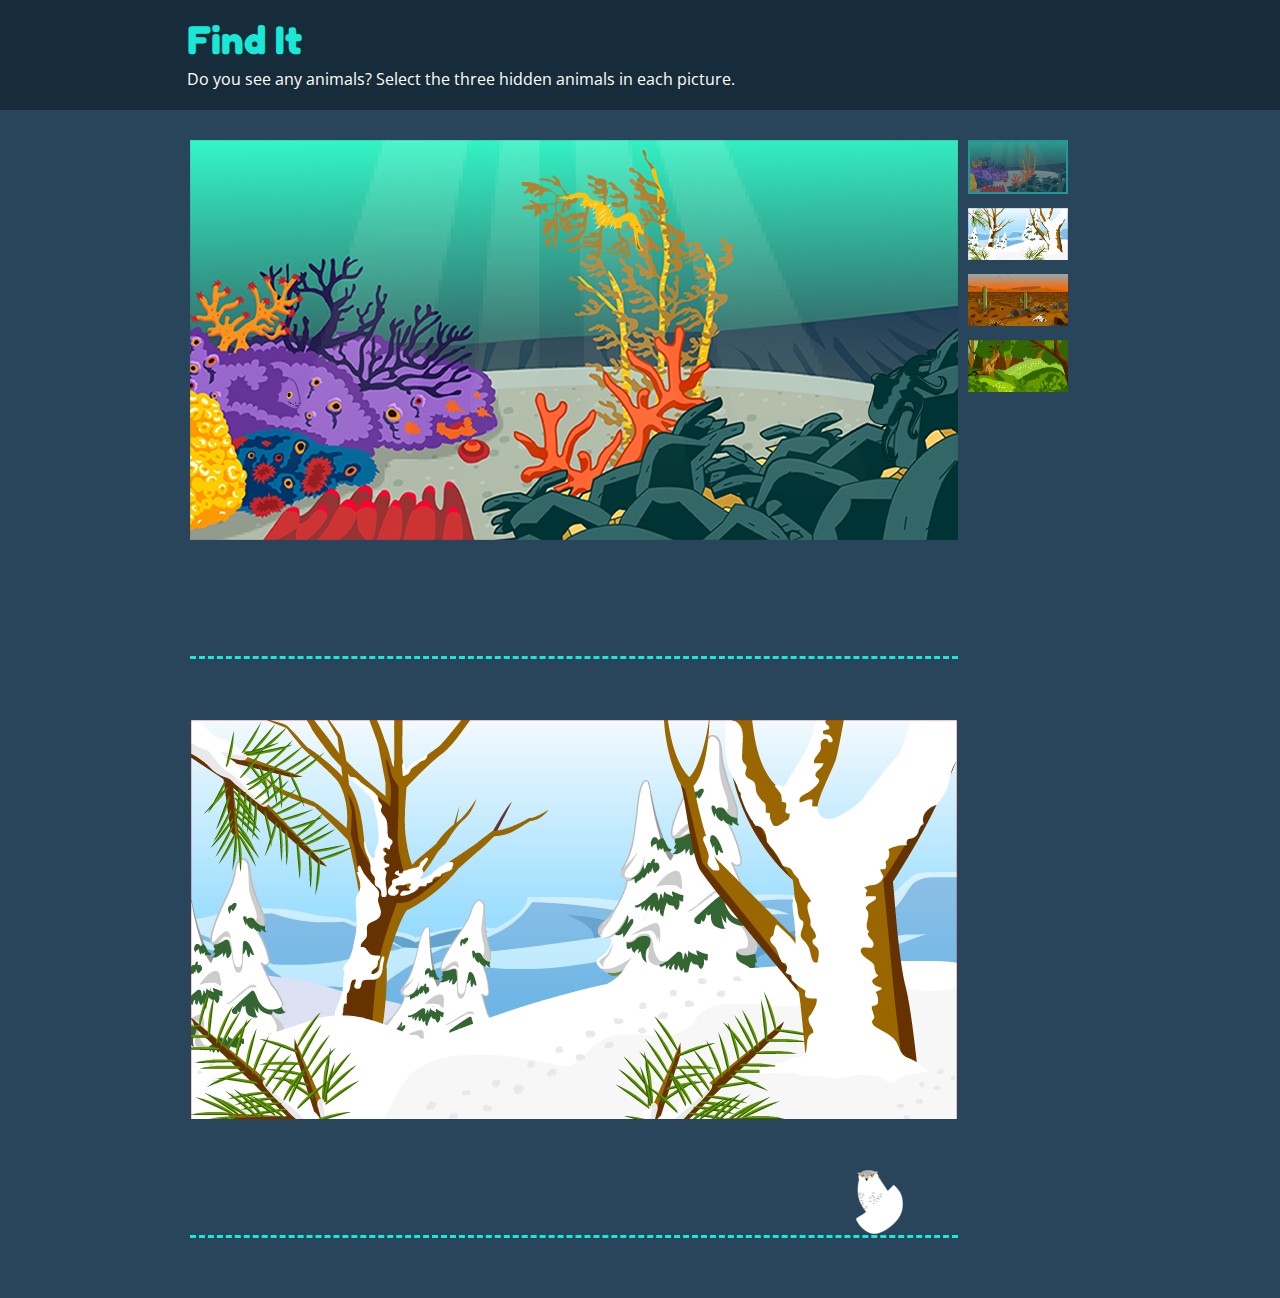
==== index.html @ c8656bc6 "initial css and js" ====
<!DOCTYPE html>
<html>
  <head>
    <title>Find It</title>
    <meta name="viewport" content="width=device-width, initial-scale=1.0">
    <link rel="stylesheet" type="text/css" href="css/styles.css">
    <link href="https://fonts.googleapis.com/css?family=Fredoka+One|Open+Sans:300" rel="stylesheet">
  </head>
  <body>
    <header>
      <h1>Find It</h1>
      <p>Do you see any animals? Select the three hidden animals in each picture.</p>
    </header>
    
    <div class="container">
      
      <div class="image-container"> 

        <div id="leafyseadragon">
          <img src="images/leafyseadragon_bg.png" alt="leafyseadragon">
        </div>

        <div id="eel">
          <img src="images/eel_bg.png" alt="eel">
        </div>
        
        <div id="octopus">
          <img src="images/octopus_bg.png" alt="octopus">
        </div>
        
        <div class="oceanfloor">
          <img src="images/oceanfloor.png" alt="oceanfloor">
        </div>

        <nav>
          <ul><a href="index.html" class="not-active"><img src="images/oceanfloor.png" width="100" class="oceanfloor-active"></a></ul>
          <ul><a href="arctic.html"><img src="images/arctic_mountain.png" width="100" class="arctic-active"></a></ul>
          <ul><a href="desert.html"><img src="images/desert.png" width="100" class="desert-active"></a></ul>
          <ul><a href="forest.html"><img src="images/forest.png" width="100" class="forrest-active"></a></ul>
        </nav>

      </div>

      <div class="bottom-row">
        <div class="image-bank">
          <div id="item1"><img src="images/eel.png" alt="eel"></div>
          <div id="item2"><img src="images/leafyseadragon.png" alt="leafydragon"></div>
          <div id="item3"><img src="images/octopus.png" alt="octopus"></div>
          <div class="message">message here</div>
        </div>
      </div>

<!-- ARTIC MOUNTAIN IMAGE..............-->

      <div id="owl">
        <img src="images/owl_bg.png">
      </div>
      
      <div class="arctic_mountain">
        <img src="images/arctic_mountain.png" alt="arctic">
      </div>

      <div class="bottom-row">
        <div class="image-bank">
          <div id="item4"><img src="images/arctic_fox.png" alt="arctic_fox"></div>
          <div id="item5"><img src="images/rabbit.png" alt="rabbit"></div>
          <div id="item6"><img src="images/owl.png" alt="owl"></div>
        </div>
      </div>
      
    </div>
    
    <script src="js/jquery-2.1.4.js"></script>
    <script src="js/index.js"></script>
  </body>
</html>
---- css/styles.css ----
* {
 box-sizing: border-box;
}

* {
  margin: 0;
  padding: 0;
}

.container {
  width: 900px;
  margin: 0 auto;
}


header{
  position:fixed;
  top:0px;
  bottom:0px;
  width: 100%;
  height: 110px;
  padding-top: 15px;
  z-index: 100;
  background-color: #172C3B;
}

h1{
  font-family: 'Fredoka One', cursive;
  font-size: 40px;
  color: #19E8D6;
  padding-left: 187px;
}

p{
  color: white;
  font-family: 'Open Sans', sans-serif;
  font-size: 16px;
  padding-left: 187px;
  margin-top: 5px;
}

body {
  background-color: #28455B;
}


nav{
  display: block;
  float: right;
  margin: none;

}

ul{
  display: flex;
  align-items: center;
  padding-left: 10px;
  padding-bottom: 10px;
}

.not-active{
  opacity: 0.5;
  pointer-events: none;
  cursor: default;
}

.oceanfloor-active{
  border:2px solid #19E8D6;
}


.image-container{
  display: flex;
  flex-direction: row;
  width: 100%;
  position: relative;
  left: 0;
  z-index: 1;
  padding-top: 140px;
}

#eel{
  position: absolute;
  z-index: 2;
  bottom: 130px;
  left: -81px;
  cursor: pointer;
}

.addborder{
  border: 2px;
  border-color: white;

}

#leafyseadragon{
  position: absolute;
  z-index: 2;
  right: 441px;
  bottom: 281px;
  cursor: pointer;
}

#octopus{
  position: absolute;
  z-index: 2;
  right: 143px;
  bottom: 78px;
  cursor: pointer;

}

.bottom-row{
  display: flex;
  flex-direction: row;
  justify-content: flex-start;
  align-items: flex-end;
  margin: 0;
  margin-top: 20px;
  margin-bottom: 60px;
}

#item1 {
  width: 100px;
  margin-left: 20px;
  display: none;
  height: 80px;
}

#item2 {
  width: 100px;
  margin-left: 20px;
  display: none;
  height: 80px;
}

#item3 {
  width: 100px;
  margin-left: 20px;
  display: none;
  height: 80px;
}

.image-bank{
  display: flex;
  flex-direction: row;
  align-items: center;
  height: 95px;
  width: 768px;
  margin-right: 50px;
  border-bottom: 3px #19E8D6;
  border-bottom-style: dashed;
  padding-bottom: 50px;
  padding-top: 20px;
}

.next:link, .next:visited {
  background-color: #19E8D6;
  color: #28455B;
  padding: 14px 25px;
  border-radius: 50px;
  text-align: center; 
  text-decoration: none;
  display: inline-block;
  font-family: 'Fredoka One', cursive;
  font-size: 18px;
  width: 100px;
}

.next:hover, .next:active {
  background-color: #13D9C8;
}

/* start of artic page styles* ----------------------------------------- */


#item4 {
  width: 100px;
  margin-left: 20px;
  display: none;
  height: 80px;
}

#item5 {
  width: 100px;
  margin-left: 20px;
  display: none;
  height: 80px;
}

#item6 {
  width: 100px;
  margin-left: 20px;
  display: none;
  height: 80px;
}

#owl{
  position: absolute;
  z-index: 2;
  right: 377px;
  bottom: -338px;
  cursor: pointer;
}

.arctic_mountain{
  position: relative;
  left: 0;
  z-index: 1;
}
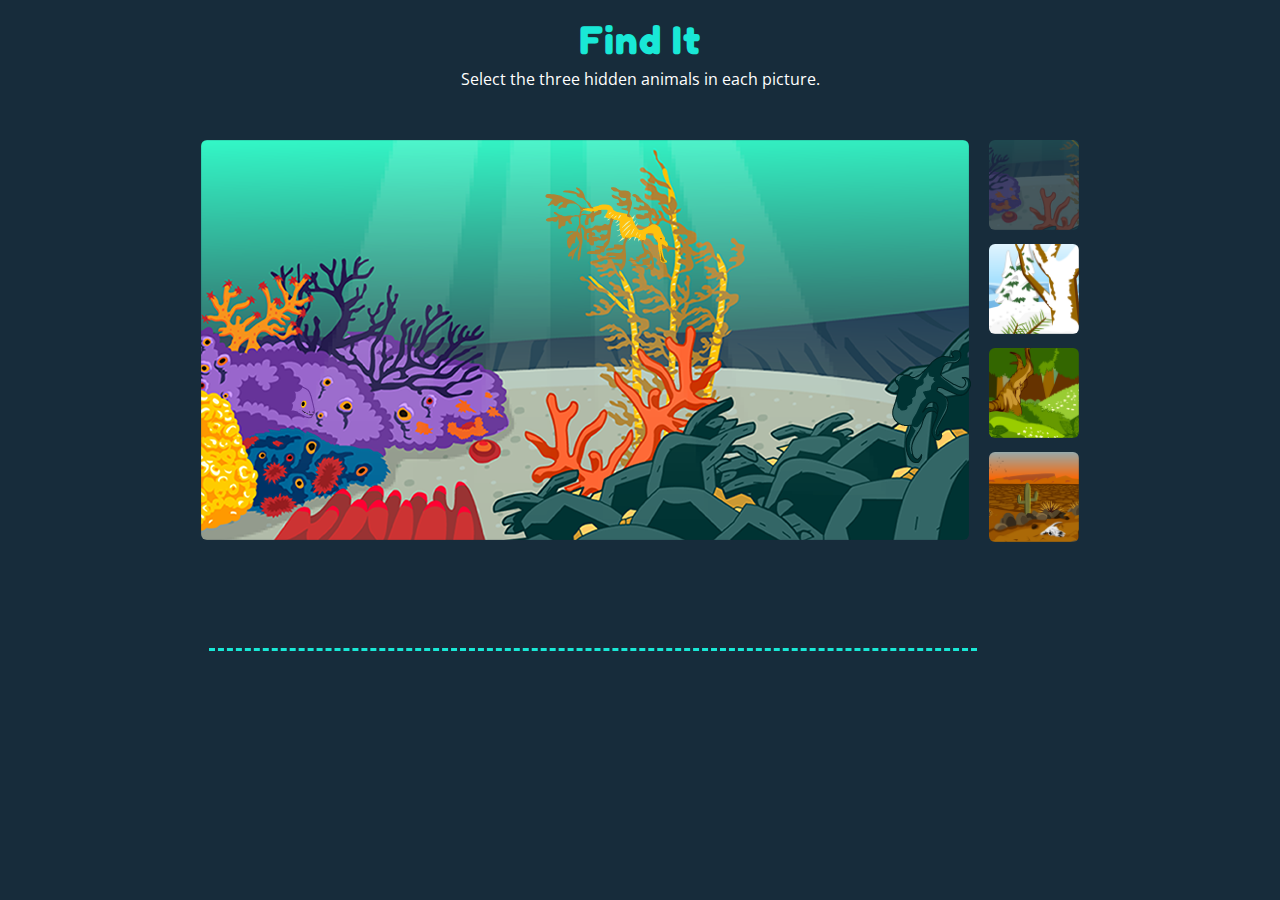
==== commit ff212b12: "added pages" ====
--- a/index.html
+++ b/index.html
@@ -9,67 +9,47 @@
   <body>
     <header>
       <h1>Find It</h1>
-      <p>Do you see any animals? Select the three hidden animals in each picture.</p>
+      <p>Select the three hidden animals in each picture.</p>
     </header>
     
-    <div class="container">
-      
-      <div class="image-container"> 
+    
+    <div id="ocean-container"> 
 
-        <div id="leafyseadragon">
-          <img src="images/leafyseadragon_bg.png" alt="leafyseadragon">
-        </div>
-
-        <div id="eel">
-          <img src="images/eel_bg.png" alt="eel">
-        </div>
-        
-        <div id="octopus">
-          <img src="images/octopus_bg.png" alt="octopus">
-        </div>
-        
-        <div class="oceanfloor">
-          <img src="images/oceanfloor.png" alt="oceanfloor">
-        </div>
-
-        <nav>
-          <ul><a href="index.html" class="not-active"><img src="images/oceanfloor.png" width="100" class="oceanfloor-active"></a></ul>
-          <ul><a href="arctic.html"><img src="images/arctic_mountain.png" width="100" class="arctic-active"></a></ul>
-          <ul><a href="desert.html"><img src="images/desert.png" width="100" class="desert-active"></a></ul>
-          <ul><a href="forest.html"><img src="images/forest.png" width="100" class="forrest-active"></a></ul>
-        </nav>
-
+      <div id="leafyseadragon">
+        <img src="images/leafyseadragon_bg.png" alt="leafyseadragon">
       </div>
 
-      <div class="bottom-row">
-        <div class="image-bank">
-          <div id="item1"><img src="images/eel.png" alt="eel"></div>
-          <div id="item2"><img src="images/leafyseadragon.png" alt="leafydragon"></div>
-          <div id="item3"><img src="images/octopus.png" alt="octopus"></div>
-          <div class="message">message here</div>
-        </div>
+      <div id="eel">
+        <img src="images/eel_bg.png" alt="eel">
+      </div>
+        
+      <div id="octopus">
+        <img src="images/octopus_bg.png" alt="octopus">
+      </div>
+        
+      <div class="oceanfloor">
+        <img src="images/oceanfloor.png" class="responsive-img" alt="oceanfloor">
       </div>
 
-<!-- ARTIC MOUNTAIN IMAGE..............-->
+      <ul>
+        <li><a href="index.html"><img src="images/oceanfloor_thumb.png" width="90" class="not-active"></a></li>
+        <li><a href="arctic.html"><img src="images/arctic_mountain_thumb.png" width="90" class="active"></a></li>
+        <li><a href="forest.html"><img src="images/forest_thumb.png" width="90"></a></li>
+        <li><a href="desert.html"><img src="images/desert_thumb.png" width="90"></a></li>
+      </ul>
 
-      <div id="owl">
-        <img src="images/owl_bg.png">
+    </div>
+
+    <div class="bottom-row">
+      <div class="image-bank">
+        <div id="item1"><img src="images/eel.png" alt="eel" height="100"></div>
+        <div id="item2"><img src="images/leafyseadragon.png" alt="leafydragon" height="100"></div>
+        <div id="item3"><img src="images/octopus.png" alt="octopus"></div>
       </div>
-      
-      <div class="arctic_mountain">
-        <img src="images/arctic_mountain.png" alt="arctic">
-      </div>
+<!--       <a href="arctic.html" class="button">Next</a> -->
+    </div>
 
-      <div class="bottom-row">
-        <div class="image-bank">
-          <div id="item4"><img src="images/arctic_fox.png" alt="arctic_fox"></div>
-          <div id="item5"><img src="images/rabbit.png" alt="rabbit"></div>
-          <div id="item6"><img src="images/owl.png" alt="owl"></div>
-        </div>
-      </div>
-      
-    </div>
-    
+
     <script src="js/jquery-2.1.4.js"></script>
     <script src="js/index.js"></script>
   </body>
--- a/css/styles.css
+++ b/css/styles.css
@@ -28,50 +28,89 @@
   font-family: 'Fredoka One', cursive;
   font-size: 40px;
   color: #19E8D6;
-  padding-left: 187px;
+  text-align: center;
+  letter-spacing: 1px;
 }
 
 p{
   color: white;
   font-family: 'Open Sans', sans-serif;
   font-size: 16px;
-  padding-left: 187px;
+  text-align: center;
   margin-top: 5px;
 }
 
 body {
-  background-color: #28455B;
-}
-
-
-nav{
-  display: block;
-  float: right;
+  background-color: #172C3B;
+}
+
+
+ul{
+  display: flex;
+  flex-direction: column;
+  right: 0;
   margin: none;
-
-}
-
-ul{
-  display: flex;
-  align-items: center;
-  padding-left: 10px;
+  padding-left: 20px;
+
+}
+
+li{
+  list-style-type: none;
   padding-bottom: 10px;
 }
 
+img{
+  border-radius: 6px;
+}
+
+a:hover, a:active {
+  opacity: 0.5;
+
+}
+
 .not-active{
-  opacity: 0.5;
-  pointer-events: none;
-  cursor: default;
-}
-
-.oceanfloor-active{
-  border:2px solid #19E8D6;
-}
-
-
-.image-container{
-  display: flex;
-  flex-direction: row;
+  opacity: 0.3;
+  cursor: none;
+}
+
+
+.active {
+  transition-duration: 0.4s;
+  cursor: pointer;
+}
+
+
+.button {
+  margin-top: 56px;
+  background-color: #19E8D6;
+  border: none;
+  color: #172C3B;
+  padding: 10px 19px;
+  text-align: center;
+  text-decoration: none;
+  font-size: 16px;
+  border-radius: 6px;
+  transition-duration: 0.4s;
+  cursor: pointer;
+  font-family: 'Fredoka One', cursive;
+  margin-left: 20px;
+  height: 40px;
+}
+
+.button:hover {
+  background-color: #0EB9AB;
+  color: #172C3B;
+}
+
+.next{
+  padding-top: 10px;
+}
+
+
+#ocean-container{
+  display: flex;
+  flex-direction: row;
+  justify-content: center;
   width: 100%;
   position: relative;
   left: 0;
@@ -79,11 +118,17 @@
   padding-top: 140px;
 }
 
+.responsive-img {
+  max-width: 100%;
+  height: auto;
+  border-radius: 6px;
+}
+
 #eel{
   position: absolute;
   z-index: 2;
-  bottom: 130px;
-  left: -81px;
+  bottom: 133px;
+  left: 123px;
   cursor: pointer;
 }
 
@@ -96,7 +141,7 @@
 #leafyseadragon{
   position: absolute;
   z-index: 2;
-  right: 441px;
+  right: 607px;
   bottom: 281px;
   cursor: pointer;
 }
@@ -104,79 +149,62 @@
 #octopus{
   position: absolute;
   z-index: 2;
-  right: 143px;
-  bottom: 78px;
-  cursor: pointer;
-
+  right: 309px;
+  bottom: 89px;
+  cursor: pointer;
+
+}
+
+#item1 {
+  width: 100px;
+  margin-left: 20px;
+  display: none;
+  height: 80px;
+}
+
+#item2 {
+  width: 100px;
+  margin-left: 20px;
+  display: none;
+  height: 80px;
+}
+
+#item3 {
+  width: 100px;
+  margin-left: 20px;
+  display: none;
+  height: 80px;
 }
 
 .bottom-row{
   display: flex;
   flex-direction: row;
-  justify-content: flex-start;
-  align-items: flex-end;
-  margin: 0;
-  margin-top: 20px;
+  margin: 0;
   margin-bottom: 60px;
-}
-
-#item1 {
-  width: 100px;
-  margin-left: 20px;
-  display: none;
-  height: 80px;
-}
-
-#item2 {
-  width: 100px;
-  margin-left: 20px;
-  display: none;
-  height: 80px;
-}
-
-#item3 {
-  width: 100px;
-  margin-left: 20px;
-  display: none;
-  height: 80px;
-}
+  padding-left: 209px;
+}
+
 
 .image-bank{
   display: flex;
   flex-direction: row;
   align-items: center;
-  height: 95px;
+  height: 90px;
   width: 768px;
-  margin-right: 50px;
   border-bottom: 3px #19E8D6;
   border-bottom-style: dashed;
   padding-bottom: 50px;
   padding-top: 20px;
 }
 
-.next:link, .next:visited {
-  background-color: #19E8D6;
-  color: #28455B;
-  padding: 14px 25px;
-  border-radius: 50px;
-  text-align: center; 
-  text-decoration: none;
-  display: inline-block;
-  font-family: 'Fredoka One', cursive;
-  font-size: 18px;
-  width: 100px;
-}
-
-.next:hover, .next:active {
-  background-color: #13D9C8;
-}
-
-/* start of artic page styles* ----------------------------------------- */
+
+/* start of arctic image styles* ----------------------------------------- */
 
 
 #item4 {
   width: 100px;
   margin-left: 20px;
+  height: 80px;
   display: none;
   height: 80px;
 }
@@ -198,13 +226,164 @@
 #owl{
   position: absolute;
   z-index: 2;
-  right: 377px;
-  bottom: -338px;
-  cursor: pointer;
-}
-
-.arctic_mountain{
+  right: 374px;
+  bottom: 306px;
+  cursor: pointer;
+}
+
+#arctic-fox{
+  position: absolute;
+  z-index: 2;
+  left: 285px;
+  bottom: 102px;
+  cursor: pointer;
+}
+
+#rabbit{
+  position: absolute;
+  z-index: 2;
+  left: 570px;
+  bottom: 116px;
+  cursor: pointer;
+}
+
+
+#arctic-container{
+  display: flex;
+  flex-direction: row;
+  justify-content: center;
+  width: 100%;
   position: relative;
   left: 0;
   z-index: 1;
-}
+  padding-top: 140px;
+}
+
+.bottom-row2{
+  display: flex;
+  flex-direction: row;
+  margin: 0;
+  margin-bottom: 60px;
+  padding-left: 209px;
+}
+
+.image-bank{
+  display: flex;
+  align-items: center;
+  height: 95px;
+  width: 768px;
+  border-bottom: 3px #19E8D6;
+  border-bottom-style: dashed;
+  padding-bottom: 50px;
+  padding-top: 20px;
+}
+
+/*forest image starts here*/
+#item7{
+  width: 100px;
+  margin-left: 20px;
+  display: none;
+  height: 70px;
+}
+
+#item8{
+  width: 100px;
+  margin-left: 20px;
+  display: none;
+  height: 70px;
+}
+
+#item9{
+  width: 100px;
+  margin-left: 20px;
+  display: none;
+  height: 70px;
+}
+
+#bird{
+  position: absolute;
+  z-index: 2;
+  bottom: 217px;
+  left: 338px;
+  cursor: pointer;
+}
+
+#stickbug{
+  position: absolute;
+  z-index: 2;
+  top: 208px;
+  right: 489px;
+  cursor: pointer;
+}
+
+#leafbug{
+  position: absolute;
+  z-index: 2;
+  bottom: 24px;
+  right: 372px;
+  cursor: pointer;
+}
+
+#forest-container{
+  display: flex;
+  flex-direction: row;
+  justify-content: center;
+  width: 100%;
+  position: relative;
+  left: 0;
+  z-index: 1;
+  padding-top: 140px;
+}
+
+.bottom-row3{
+  display: flex;
+  flex-direction: row;
+  margin: 0;
+  margin-bottom: 60px;
+  padding-left: 209px;
+}
+
+.image-bank{
+  display: flex;
+  flex-direction: row;
+  align-items: center;
+  height: 95px;
+  width: 768px;
+  border-bottom: 3px #19E8D6;
+  border-bottom-style: dashed;
+  padding-bottom: 50px;
+  padding-top: 20px;
+}
+
+/*desert image starts here*/
+
+#desert-container{
+  display: flex;
+  flex-direction: row;
+  justify-content: center;
+  width: 100%;
+  position: relative;
+  left: 0;
+  z-index: 1;
+  padding-top: 140px;
+}
+
+.bottom-row4{
+  display: flex;
+  flex-direction: row;
+  margin: 0;
+  margin-bottom: 60px;
+  padding-left: 209px;
+}
+
+.image-bank{
+  display: flex;
+  flex-direction: row;
+  align-items: center;
+  height: 95px;
+  width: 768px;
+  border-bottom: 3px #19E8D6;
+  border-bottom-style: dashed;
+  padding-bottom: 50px;
+  padding-top: 20px;
+}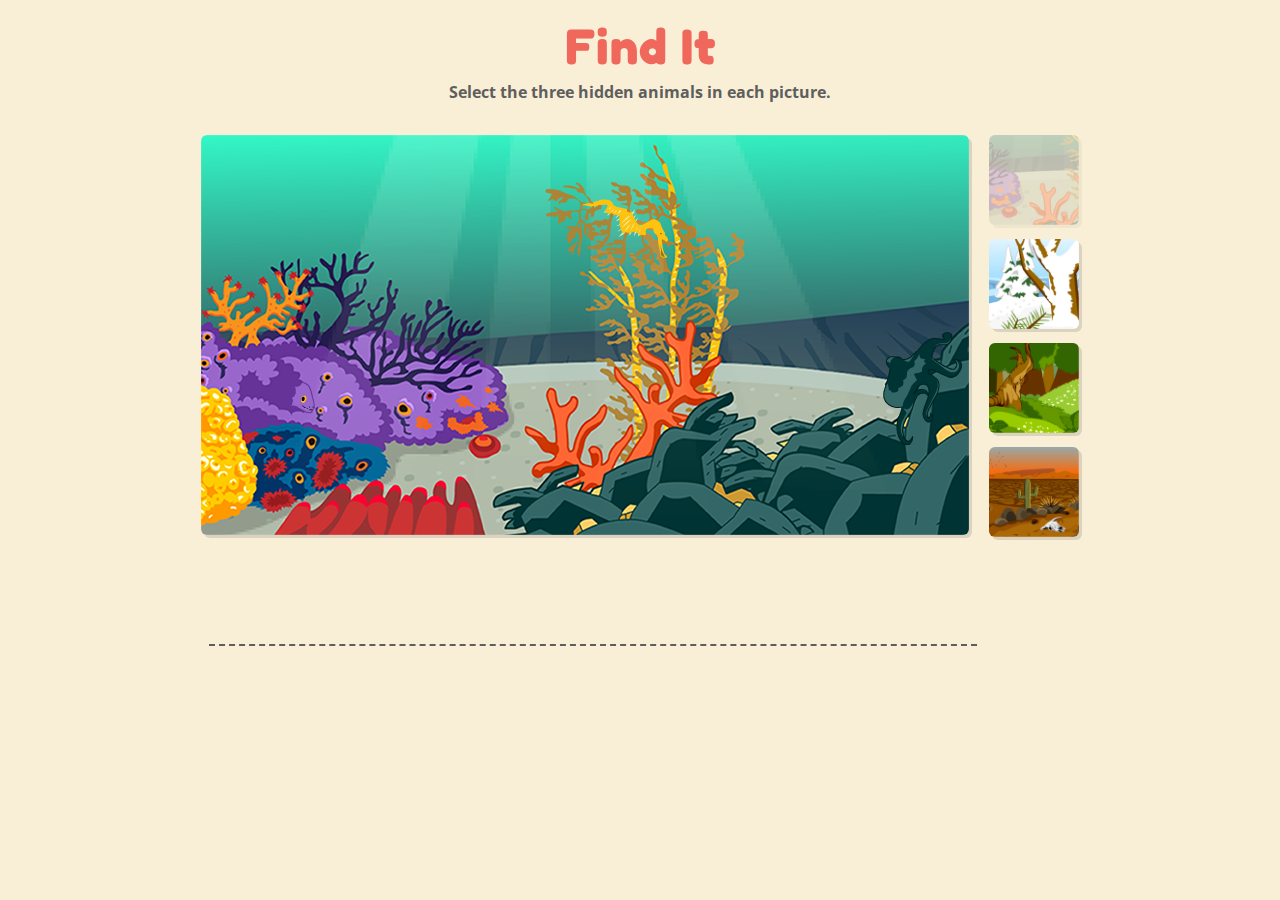
==== commit 01f0be96: "made changes" ====
--- a/index.html
+++ b/index.html
@@ -32,10 +32,10 @@
       </div>
 
       <ul>
-        <li><a href="index.html"><img src="images/oceanfloor_thumb.png" width="90" class="not-active"></a></li>
+        <li><a href="index.html" ><img src="images/oceanfloor_thumb.png" width="90" class="not-active"></a></li>
         <li><a href="arctic.html"><img src="images/arctic_mountain_thumb.png" width="90" class="active"></a></li>
-        <li><a href="forest.html"><img src="images/forest_thumb.png" width="90"></a></li>
-        <li><a href="desert.html"><img src="images/desert_thumb.png" width="90"></a></li>
+        <li><a href="forest.html"><img src="images/forest_thumb.png" width="90" class="active"></a></li>
+        <li><a href="desert.html"><img src="images/desert_thumb.png" width="90" class="active"></a></li>
       </ul>
 
     </div>
--- a/css/styles.css
+++ b/css/styles.css
@@ -14,34 +14,32 @@
 
 
 header{
-  position:fixed;
-  top:0px;
-  bottom:0px;
   width: 100%;
-  height: 110px;
+  height: 00px;
   padding-top: 15px;
   z-index: 100;
-  background-color: #172C3B;
+  background-color: #F9EFD6;
 }
 
 h1{
   font-family: 'Fredoka One', cursive;
-  font-size: 40px;
-  color: #19E8D6;
+  font-size: 50px;
+  color: #F0675B;
   text-align: center;
   letter-spacing: 1px;
 }
 
 p{
-  color: white;
+  color: #5E5E5E;
   font-family: 'Open Sans', sans-serif;
+  font-weight: bold;
   font-size: 16px;
   text-align: center;
   margin-top: 5px;
 }
 
 body {
-  background-color: #172C3B;
+  background-color: #F9EFD6;
 }
 
 
@@ -63,20 +61,29 @@
   border-radius: 6px;
 }
 
+/*a{
+  border-radius: 6px;
+ box-shadow: 3px 3px 0 0 rgba(98,98,98,.2);
+}
+*/
 a:hover, a:active {
-  opacity: 0.5;
+  opacity: .5;
 
 }
 
 .not-active{
   opacity: 0.3;
   cursor: none;
+  border-radius: 6px;
+  box-shadow: 3px 3px 0 0 rgba(98,98,98,.2);
 }
 
 
 .active {
   transition-duration: 0.4s;
   cursor: pointer;
+  border-radius: 6px;
+  box-shadow: 3px 3px 0 0 rgba(98,98,98,.2);
 }
 
 
@@ -115,13 +122,14 @@
   position: relative;
   left: 0;
   z-index: 1;
-  padding-top: 140px;
+  padding-top: 120px;
 }
 
 .responsive-img {
   max-width: 100%;
   height: auto;
   border-radius: 6px;
+  box-shadow: 3px 3px 0 0 rgba(98,98,98,.2);
 }
 
 #eel{
@@ -149,8 +157,8 @@
 #octopus{
   position: absolute;
   z-index: 2;
-  right: 309px;
-  bottom: 89px;
+  right: 318px;
+  bottom: 102px;
   cursor: pointer;
 
 }
@@ -191,7 +199,7 @@
   align-items: center;
   height: 90px;
   width: 768px;
-  border-bottom: 3px #19E8D6;
+  border-bottom: 2px #5E5E5E;
   border-bottom-style: dashed;
   padding-bottom: 50px;
   padding-top: 20px;
@@ -256,7 +264,7 @@
   position: relative;
   left: 0;
   z-index: 1;
-  padding-top: 140px;
+  padding-top: 120px;
 }
 
 .bottom-row2{
@@ -272,13 +280,13 @@
   align-items: center;
   height: 95px;
   width: 768px;
-  border-bottom: 3px #19E8D6;
+  border-bottom: 2px #5E5E5E;
   border-bottom-style: dashed;
   padding-bottom: 50px;
   padding-top: 20px;
 }
 
-/*forest image starts here*/
+/*forest image starts here-----------------------------------------*/
 #item7{
   width: 100px;
   margin-left: 20px;
@@ -311,7 +319,7 @@
 #stickbug{
   position: absolute;
   z-index: 2;
-  top: 208px;
+  top: 188px;
   right: 489px;
   cursor: pointer;
 }
@@ -332,7 +340,7 @@
   position: relative;
   left: 0;
   z-index: 1;
-  padding-top: 140px;
+  padding-top: 120px;
 }
 
 .bottom-row3{
@@ -349,13 +357,58 @@
   align-items: center;
   height: 95px;
   width: 768px;
-  border-bottom: 3px #19E8D6;
+  border-bottom: 2px #5E5E5E;
   border-bottom-style: dashed;
   padding-bottom: 50px;
   padding-top: 20px;
 }
 
-/*desert image starts here*/
+/*desert image starts here-----------------------------------------*/
+
+#snake{
+  position: absolute;
+  z-index: 2;
+  bottom: 24px;
+  left: 479px;
+  cursor: pointer;
+}
+
+#prairiedog{
+  position: absolute;
+  z-index: 2;
+  bottom: 85px;
+  left: 226px;
+  cursor: pointer;
+}
+
+#coyote{
+  position: absolute;
+  z-index: 2;
+  bottom: 166px;
+  right: 387px;
+  cursor: pointer;
+}
+
+#item10{
+  width: 100px;
+  margin-left: 20px;
+  display: none;
+  height: 70px;
+}
+
+#item11{
+  width: 100px;
+  margin-left: 20px;
+  display: none;
+  height: 70px;
+}
+
+#item12{
+  width: 100px;
+  margin-left: 20px;
+  display: none;
+  height: 70px;
+}
 
 #desert-container{
   display: flex;
@@ -365,7 +418,7 @@
   position: relative;
   left: 0;
   z-index: 1;
-  padding-top: 140px;
+  padding-top: 120px;
 }
 
 .bottom-row4{
@@ -382,7 +435,7 @@
   align-items: center;
   height: 95px;
   width: 768px;
-  border-bottom: 3px #19E8D6;
+  border-bottom: 2px #5E5E5E;
   border-bottom-style: dashed;
   padding-bottom: 50px;
   padding-top: 20px;
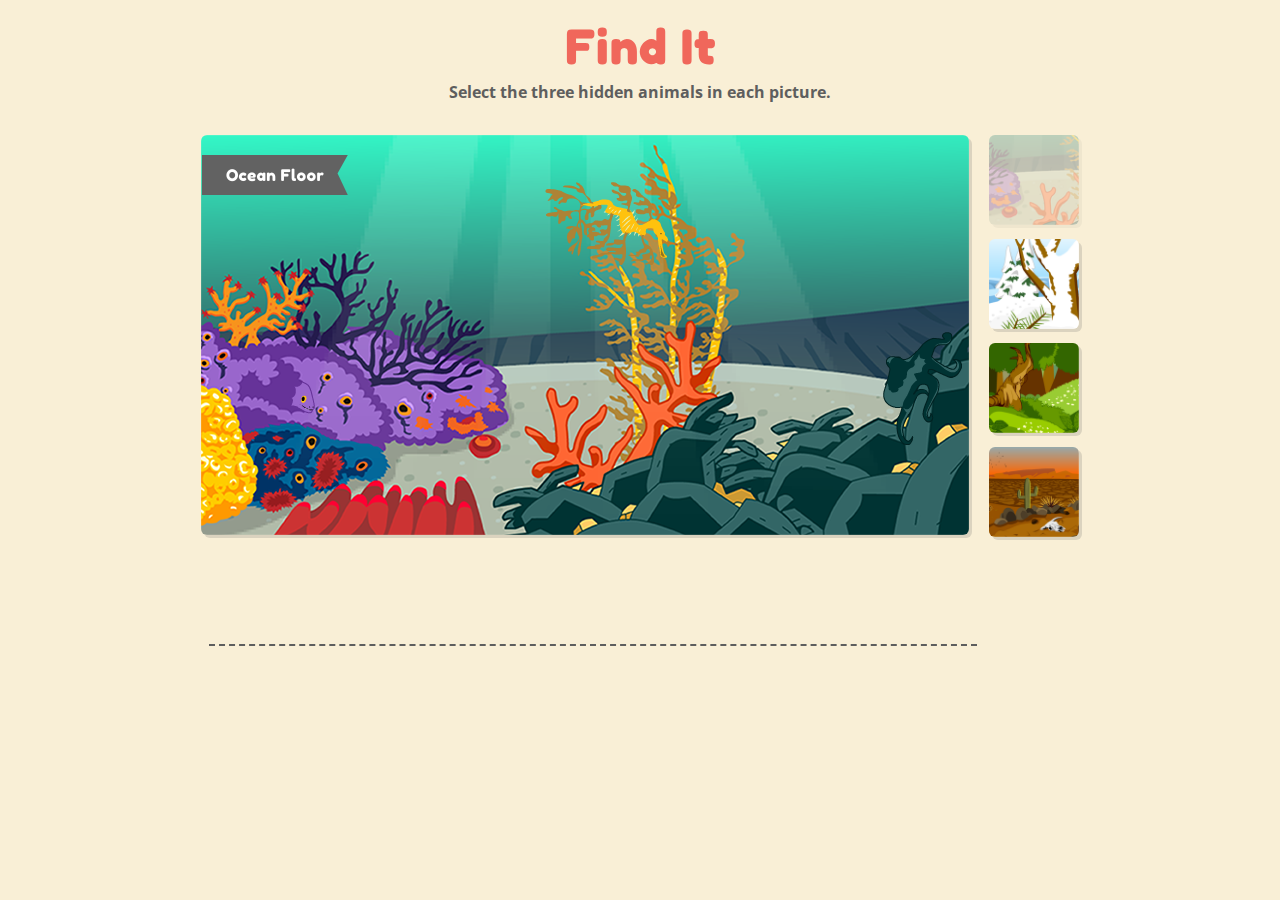
==== commit 60aef2fb: "added flag element" ====
--- a/index.html
+++ b/index.html
@@ -7,11 +7,20 @@
     <link href="https://fonts.googleapis.com/css?family=Fredoka+One|Open+Sans:300" rel="stylesheet">
   </head>
   <body>
+  <!-- loader -->
+    <div id="loader">
+      <div class="load-three-bounce">
+        <div class="load-child bounce1"></div>
+        <div class="load-child bounce2"></div>
+        <div class="load-child bounce3"></div>
+      </div>
+    </div><!--  loader end -->
+
     <header>
       <h1>Find It</h1>
       <p>Select the three hidden animals in each picture.</p>
     </header>
-    
+
     
     <div id="ocean-container"> 
 
@@ -26,9 +35,13 @@
       <div id="octopus">
         <img src="images/octopus_bg.png" alt="octopus">
       </div>
-        
+
+      <div class="oceanfloorflag">
+        <img src="images/oceanfloor_flag.png" height="40">
+      </div>  
+
       <div class="oceanfloor">
-        <img src="images/oceanfloor.png" class="responsive-img" alt="oceanfloor">
+        <img src="images/oceanfloor.png" class="responsive-img" class="border-radius" alt="oceanfloor">
       </div>
 
       <ul>
@@ -45,8 +58,8 @@
         <div id="item1"><img src="images/eel.png" alt="eel" height="100"></div>
         <div id="item2"><img src="images/leafyseadragon.png" alt="leafydragon" height="100"></div>
         <div id="item3"><img src="images/octopus.png" alt="octopus"></div>
+        <div id="message">Message here</div>
       </div>
-<!--       <a href="arctic.html" class="button">Next</a> -->
     </div>
 
 
--- a/css/styles.css
+++ b/css/styles.css
@@ -12,6 +12,85 @@
   margin: 0 auto;
 }
 
+/*loader------------------------------------------------------------*/
+
+#loader {
+  position: fixed;
+  top: 0%;
+  left: 0%;
+  width: 100%;
+  height: 100%;
+  z-index: 99999;
+  background: #F9EFD6;
+}
+.load-three-bounce{
+  position: absolute;
+  top: 50%;
+  left: 50%;
+  text-align: center;
+  width: 80px;
+  margin-left: -40px;
+  margin-top: -10px;
+}
+.load-three-bounce .load-child {
+  display: inline-block;
+  width: 20px;
+  height: 20px;
+  border-radius: 50%;
+  background-color: #F0675B;
+  animation: load-three-bounce 1.4s ease-in-out 0s infinite both;
+}
+.load-three-bounce .bounce1{
+  -webkit-animation-delay: -0.32s;
+  animation-delay: -0.32s;
+}
+.load-three-bounce .bounce2{
+  -webkit-animation-delay: -0.16s;
+  animation-delay: -0.16s;
+}
+
+@-webkit-keyframes load-three-bounce {
+  0%, 80%, 100% { 
+    -webkit-transform: sacle(0);
+    transform: scale(0);
+  }
+  40% { 
+    -webkit-transform: scale(1);
+    transform: scale(1);
+  }
+}
+@-o-keyframes load-three-bounce {
+  0%, 80%, 100% { 
+    -webkit-transform: sacle(0);
+    transform: scale(0);
+  }
+  40% { 
+    -webkit-transform: scale(1);
+    transform: scale(1);
+  }
+}
+@-moz-keyframes load-three-bounce {
+  0%, 80%, 100% { 
+    -webkit-transform: sacle(0);
+    transform: scale(0);
+  }
+  40% { 
+    -webkit-transform: scale(1);
+    transform: scale(1);
+  }
+}
+@keyframes load-three-bounce {
+  0%, 80%, 100% { 
+    -webkit-transform: sacle(0);
+    transform: scale(0);
+  }
+  40% { 
+    -webkit-transform: scale(1);
+    transform: scale(1);
+  }
+}
+
+/*loader end------------------------------------------------------------*/
 
 header{
   width: 100%;
@@ -57,15 +136,12 @@
   padding-bottom: 10px;
 }
 
-img{
+
+.border-radius{
   border-radius: 6px;
 }
 
-/*a{
-  border-radius: 6px;
- box-shadow: 3px 3px 0 0 rgba(98,98,98,.2);
-}
-*/
+
 a:hover, a:active {
   opacity: .5;
 
@@ -113,6 +189,7 @@
   padding-top: 10px;
 }
 
+/*start of ocean floor________________________________*/
 
 #ocean-container{
   display: flex;
@@ -123,6 +200,13 @@
   left: 0;
   z-index: 1;
   padding-top: 120px;
+}
+
+.oceanfloorflag{
+  position: absolute;
+  z-index: 2;
+  top: 140px;
+  left: 202px;
 }
 
 .responsive-img {
@@ -255,6 +339,13 @@
   cursor: pointer;
 }
 
+.arcticflag{
+  position: absolute;
+  z-index: 2;
+  top: 140px;
+  left: 202px;
+}
+
 
 #arctic-container{
   display: flex;
@@ -287,6 +378,7 @@
 }
 
 /*forest image starts here-----------------------------------------*/
+
 #item7{
   width: 100px;
   margin-left: 20px;
@@ -330,6 +422,13 @@
   bottom: 24px;
   right: 372px;
   cursor: pointer;
+}
+
+.forestflag{
+  position: absolute;
+  z-index: 2;
+  top: 140px;
+  left: 202px;
 }
 
 #forest-container{
@@ -408,6 +507,13 @@
   margin-left: 20px;
   display: none;
   height: 70px;
+}
+
+.desertflag{
+  position: absolute;
+  z-index: 2;
+  top: 140px;
+  left: 202px;
 }
 
 #desert-container{
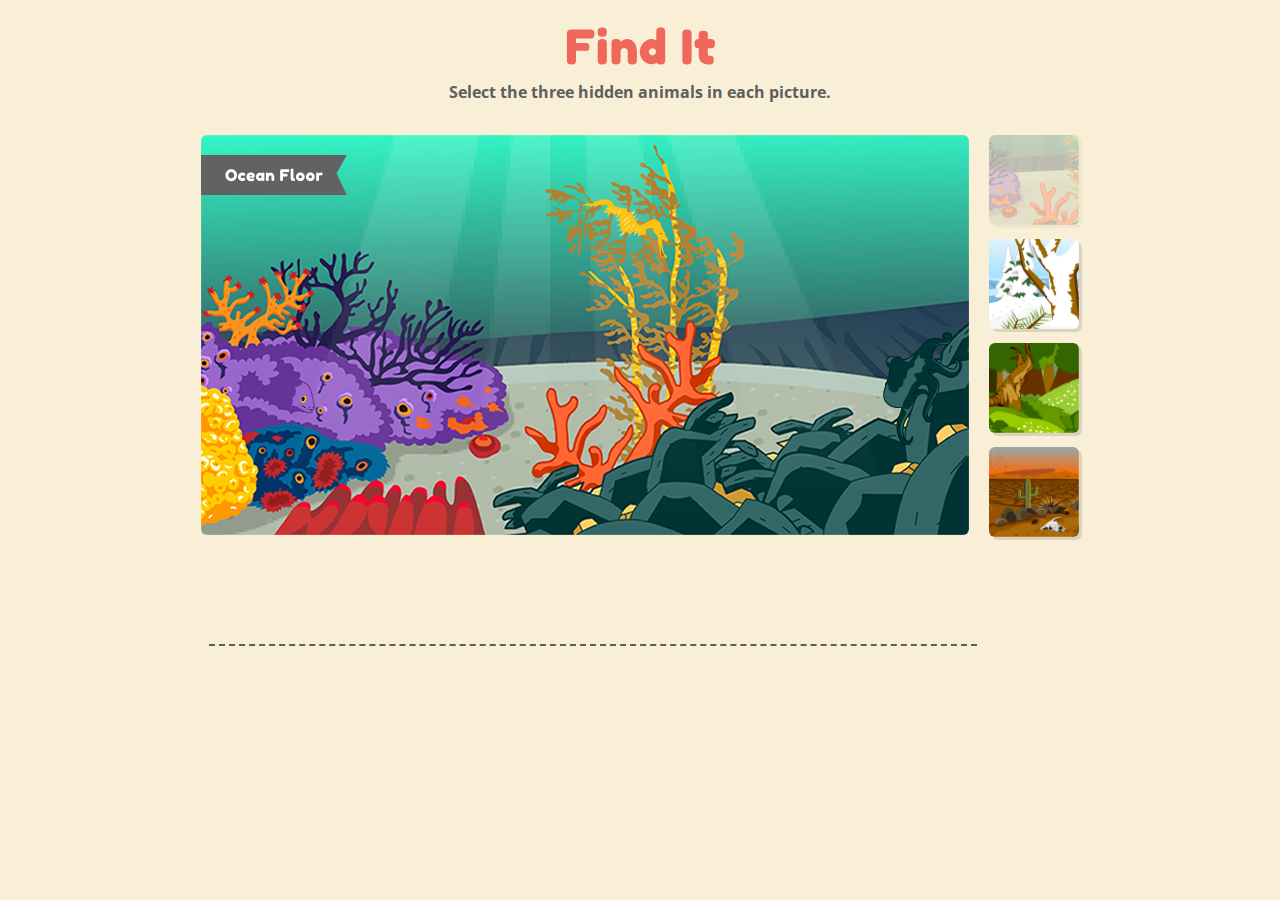
==== commit 4eabbab9: "adjust css" ====
--- a/index.html
+++ b/index.html
@@ -41,7 +41,7 @@
       </div>  
 
       <div class="oceanfloor">
-        <img src="images/oceanfloor.png" class="responsive-img" class="border-radius" alt="oceanfloor">
+        <img src="images/oceanfloor.png" class="border-radius" alt="oceanfloor">
       </div>
 
       <ul>
--- a/css/styles.css
+++ b/css/styles.css
@@ -206,7 +206,7 @@
   position: absolute;
   z-index: 2;
   top: 140px;
-  left: 202px;
+  left: 201px;
 }
 
 .responsive-img {
@@ -343,7 +343,7 @@
   position: absolute;
   z-index: 2;
   top: 140px;
-  left: 202px;
+  left: 201px;
 }
 
 
@@ -428,7 +428,7 @@
   position: absolute;
   z-index: 2;
   top: 140px;
-  left: 202px;
+  left: 201px;
 }
 
 #forest-container{
@@ -513,7 +513,7 @@
   position: absolute;
   z-index: 2;
   top: 140px;
-  left: 202px;
+  left: 201px;
 }
 
 #desert-container{
